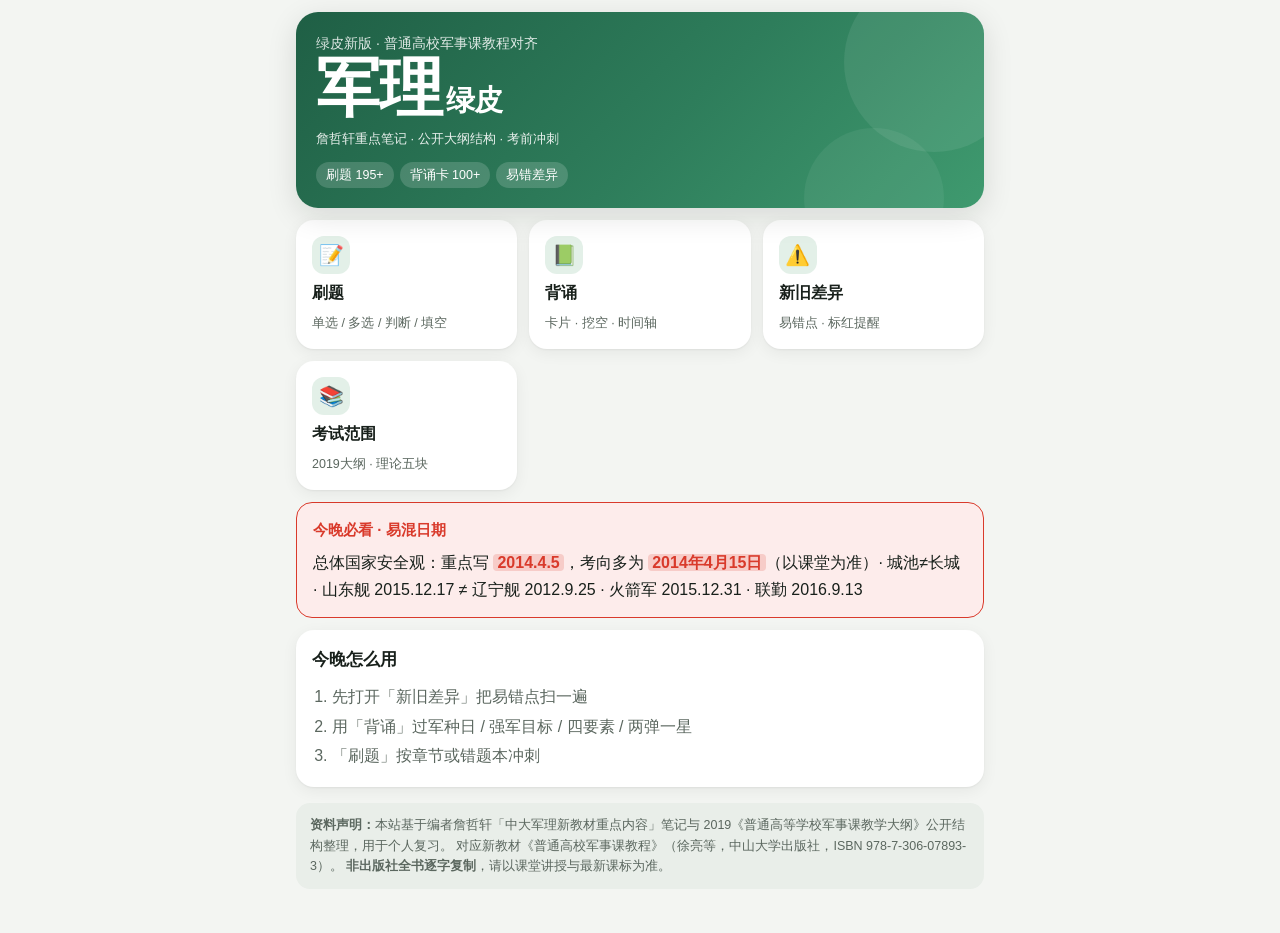
==== index.html @ f226bd4f "Initial: 军理绿皮新版 study site (quiz/memo/diff) Hub + 195 quiz items + memorization cards/clozes +易错差异 p" ====
<!DOCTYPE html>
<html lang="zh-CN">
<head>
<meta charset="utf-8">
<meta name="viewport" content="width=device-width,initial-scale=1,viewport-fit=cover">
<meta name="theme-color" content="#1f5f45">
<meta name="apple-mobile-web-app-capable" content="yes">
<meta name="mobile-web-app-capable" content="yes">
<meta name="apple-mobile-web-app-title" content="军理绿皮">
<meta name="description" content="中大军理绿皮新版 · 刷题 / 背诵 / 新旧差异 · 考试冲刺">
<title>军理绿皮新版 · 备考枢纽</title>
<link rel="icon" href="icon.svg" type="image/svg+xml">
<link rel="apple-touch-icon" href="icon-180.png">
<link rel="manifest" href="manifest.json">
<link rel="stylesheet" href="style.css">
</head>
<body>
<div id="app">
  <main class="view no-tab">
    <div class="hero">
      <div class="lbl">绿皮新版 · 普通高校军事课教程对齐</div>
      <div class="big">军理<span style="font-size:.45em;font-weight:700;margin-left:4px">绿皮</span></div>
      <div class="meta">詹哲轩重点笔记 · 公开大纲结构 · 考前冲刺</div>
      <div class="fmt">
        <span>刷题 195+</span>
        <span>背诵卡 100+</span>
        <span>易错差异</span>
      </div>
    </div>

    <div class="tiles">
      <a class="tile" href="quiz.html">
        <div class="ico">📝</div>
        <b>刷题</b>
        <span>单选 / 多选 / 判断 / 填空</span>
      </a>
      <a class="tile" href="memo.html">
        <div class="ico">📗</div>
        <b>背诵</b>
        <span>卡片 · 挖空 · 时间轴</span>
      </a>
      <a class="tile" href="diff.html">
        <div class="ico">⚠️</div>
        <b>新旧差异</b>
        <span>易错点 · 标红提醒</span>
      </a>
      <a class="tile" href="diff.html#outline">
        <div class="ico">📚</div>
        <b>考试范围</b>
        <span>2019大纲 · 理论五块</span>
      </a>
    </div>

    <div class="warn-box">
      <div class="ttl">今晚必看 · 易混日期</div>
      总体国家安全观：重点写 <span class="diff-red">2014.4.5</span>，考向多为 <span class="diff-red">2014年4月15日</span>（以课堂为准）·
      城池≠长城 · 山东舰 2015.12.17 ≠ 辽宁舰 2012.9.25 ·
      火箭军 2015.12.31 · 联勤 2016.9.13
    </div>

    <div class="card">
      <h2>今晚怎么用</h2>
      <ol style="margin:0;padding-left:20px;line-height:1.85;color:var(--sub)">
        <li>先打开「新旧差异」把易错点扫一遍</li>
        <li>用「背诵」过军种日 / 强军目标 / 四要素 / 两弹一星</li>
        <li>「刷题」按章节或错题本冲刺</li>
      </ol>
    </div>

    <div class="disclaimer">
      <b>资料声明：</b>本站基于编者詹哲轩「中大军理新教材重点内容」笔记与 2019《普通高等学校军事课教学大纲》公开结构整理，用于个人复习。
      对应新教材《普通高校军事课教程》（徐亮等，中山大学出版社，ISBN 978-7-306-07893-3）。
      <b>非出版社全书逐字复制</b>，请以课堂讲授与最新课标为准。
    </div>
  </main>
</div>
</body>
</html>
---- style.css ----
:root{
  --bg:#f3f5f2;--bg2:#e9eee9;--card:#ffffff;--text:#18201b;--sub:#5b675f;--muted:#8a958d;--line:#e2e7e2;
  --pri:#1f5f45;--pri2:#2e7d5b;--pri-soft:#e3f0e8;--acc:#c0392b;--acc-soft:#fbe9e7;--gold:#b7791f;--gold-soft:#fdf3dc;
  --ok:#1e8e4e;--ok-soft:#e2f5ea;--bad:#d93a2b;--bad-soft:#fdeceb;
  --kb:#b4442f;--kb-bg:rgba(192,57,43,.07);--ku:#7a2bb4;--ku-bg:rgba(122,43,180,.08);
  --shadow:0 1px 2px rgba(16,24,20,.05),0 4px 16px rgba(16,24,20,.06);--shadow2:0 8px 30px rgba(16,24,20,.12);
  --r:18px;--tab:64px;--safe-b:env(safe-area-inset-bottom,0px);--safe-t:env(safe-area-inset-top,0px);
  color-scheme:light;
}
@media (prefers-color-scheme:dark){:root:not([data-theme=light]){
  --bg:#0f1512;--bg2:#151d19;--card:#18211c;--text:#e7ede9;--sub:#a5b2aa;--muted:#76837b;--line:#26322b;
  --pri:#5cc59a;--pri2:#7fd6b0;--pri-soft:#1c3529;--acc:#ff7a6b;--acc-soft:#3a1f1c;--gold:#f0b54a;--gold-soft:#3a2e17;
  --ok:#4fd18b;--ok-soft:#173226;--bad:#ff6b5e;--bad-soft:#3a1d1a;--kb:#ff9b85;--kb-bg:rgba(255,122,107,.10);--ku:#d6a4ff;--ku-bg:rgba(190,130,255,.12);
  --shadow:0 1px 2px rgba(0,0,0,.3),0 4px 16px rgba(0,0,0,.25);--shadow2:0 8px 30px rgba(0,0,0,.45);color-scheme:dark}}
:root[data-theme=dark]{
  --bg:#0f1512;--bg2:#151d19;--card:#18211c;--text:#e7ede9;--sub:#a5b2aa;--muted:#76837b;--line:#26322b;
  --pri:#5cc59a;--pri2:#7fd6b0;--pri-soft:#1c3529;--acc:#ff7a6b;--acc-soft:#3a1f1c;--gold:#f0b54a;--gold-soft:#3a2e17;
  --ok:#4fd18b;--ok-soft:#173226;--bad:#ff6b5e;--bad-soft:#3a1d1a;--kb:#ff9b85;--kb-bg:rgba(255,122,107,.10);--ku:#d6a4ff;--ku-bg:rgba(190,130,255,.12);
  --shadow:0 1px 2px rgba(0,0,0,.3),0 4px 16px rgba(0,0,0,.25);--shadow2:0 8px 30px rgba(0,0,0,.45);color-scheme:dark}
*{box-sizing:border-box;-webkit-tap-highlight-color:transparent}
html{-webkit-text-size-adjust:100%;text-size-adjust:100%}
body{margin:0;background:var(--bg);color:var(--text);font:16px/1.65 -apple-system,BlinkMacSystemFont,"PingFang SC","Hiragino Sans GB","Microsoft YaHei","Noto Sans SC","Source Han Sans SC","Helvetica Neue",Arial,sans-serif;-webkit-font-smoothing:antialiased;overscroll-behavior-y:none}
button,input,textarea,select{font:inherit;color:inherit}
a{color:var(--pri);text-decoration:none}
.view{max-width:720px;margin:0 auto;padding:calc(12px + var(--safe-t)) 16px calc(var(--tab) + var(--safe-b) + 28px);min-height:100vh;animation:fade .28s ease}
@keyframes fade{from{opacity:0;transform:translateY(6px)}to{opacity:1;transform:none}}
@keyframes pop{0%{transform:scale(.96)}60%{transform:scale(1.02)}100%{transform:scale(1)}}
@keyframes shake{0%,100%{transform:none}20%{transform:translateX(-6px)}40%{transform:translateX(6px)}60%{transform:translateX(-4px)}80%{transform:translateX(4px)}}
/* top bar */
.top{display:flex;align-items:center;gap:10px;min-height:52px;margin-bottom:6px;position:sticky;top:0;z-index:5;background:var(--bg);padding-top:var(--safe-t);margin-top:calc(-1 * var(--safe-t))}
.top h1{font-size:22px;margin:0;flex:1;letter-spacing:.5px;font-weight:700;white-space:nowrap;overflow:hidden;text-overflow:ellipsis}
.top .sub{font-size:13px;color:var(--sub);font-weight:400}
.iconbtn{width:44px;height:44px;border-radius:14px;border:none;background:var(--card);box-shadow:var(--shadow);display:grid;place-items:center;cursor:pointer;flex:none}
.iconbtn svg{width:22px;height:22px;stroke:var(--text);fill:none;stroke-width:2;stroke-linecap:round;stroke-linejoin:round}
.iconbtn:active{transform:scale(.94)}
/* cards */
.card{background:var(--card);border-radius:var(--r);box-shadow:var(--shadow);padding:16px;margin:12px 0}
.card h2{font-size:17px;margin:0 0 8px}
.card h3{font-size:15px;margin:0 0 6px;color:var(--sub);font-weight:600}
.hero{background:linear-gradient(135deg,#1f5f45 0%,#2e7d5b 55%,#3f9a6f 100%);color:#fff;border-radius:22px;padding:20px;position:relative;overflow:hidden;box-shadow:var(--shadow2)}
:root[data-theme=dark] .hero{background:linear-gradient(135deg,#17402f 0%,#1f5f45 60%,#2a7556 100%)}
@media (prefers-color-scheme:dark){:root:not([data-theme=light]) .hero{background:linear-gradient(135deg,#17402f 0%,#1f5f45 60%,#2a7556 100%)}}
.hero:after{content:"";position:absolute;right:-40px;top:-40px;width:180px;height:180px;border-radius:50%;background:rgba(255,255,255,.08)}
.hero:before{content:"";position:absolute;right:40px;bottom:-60px;width:140px;height:140px;border-radius:50%;background:rgba(255,255,255,.06)}
.hero .lbl{opacity:.85;font-size:14px}
.hero .big{font-size:56px;font-weight:800;line-height:1.05;letter-spacing:-1px;font-variant-numeric:tabular-nums}
.hero .big small{font-size:18px;font-weight:600;margin-left:6px;letter-spacing:0}
.hero .meta{font-size:13px;opacity:.9;margin-top:6px}
.hero .fmt{display:flex;gap:6px;flex-wrap:wrap;margin-top:12px;position:relative;z-index:1}
.hero .fmt span{background:rgba(255,255,255,.16);border-radius:999px;padding:3px 10px;font-size:12.5px}
.grid2{display:grid;grid-template-columns:1fr 1fr;gap:12px}
.grid3{display:grid;grid-template-columns:repeat(3,1fr);gap:10px}
.stat{background:var(--card);border-radius:16px;box-shadow:var(--shadow);padding:14px;display:flex;flex-direction:column;gap:2px}
.stat .n{font-size:26px;font-weight:800;font-variant-numeric:tabular-nums;line-height:1.2}
.stat .n small{font-size:13px;color:var(--sub);font-weight:500}
.stat .t{font-size:13px;color:var(--sub)}
.bar{height:8px;border-radius:99px;background:var(--bg2);overflow:hidden;margin-top:8px}
.bar>i{display:block;height:100%;border-radius:99px;background:linear-gradient(90deg,var(--pri),var(--pri2));transition:width .6s cubic-bezier(.2,.8,.2,1)}
.bar.red>i{background:linear-gradient(90deg,var(--acc),#e67e22)}
.tiles{display:grid;grid-template-columns:repeat(2,1fr);gap:12px;margin:12px 0}
.tile{background:var(--card);border-radius:18px;box-shadow:var(--shadow);padding:16px;display:flex;flex-direction:column;gap:6px;min-height:96px;color:var(--text);border:none;text-align:left;cursor:pointer;transition:transform .15s}
.tile:active{transform:scale(.97)}
.tile .ico{width:38px;height:38px;border-radius:12px;display:grid;place-items:center;font-size:20px;background:var(--pri-soft)}
.tile b{font-size:16px}.tile span{font-size:12.5px;color:var(--sub)}
.badge{display:inline-block;min-width:20px;padding:0 7px;height:20px;line-height:20px;border-radius:99px;background:var(--acc);color:#fff;font-size:12px;text-align:center;font-weight:700}
/* buttons */
.btn{display:inline-flex;align-items:center;justify-content:center;gap:6px;min-height:50px;padding:0 20px;border-radius:15px;border:none;background:var(--pri);color:#fff;font-weight:650;font-size:16px;cursor:pointer;transition:transform .12s,opacity .2s;box-shadow:0 4px 14px rgba(31,95,69,.25)}
:root[data-theme=dark] .btn{color:#0b1410}
@media (prefers-color-scheme:dark){:root:not([data-theme=light]) .btn{color:#0b1410}}
.btn:active{transform:scale(.97)}
.btn.block{width:100%}
.btn.ghost{background:var(--card);color:var(--text);box-shadow:var(--shadow)}
.btn.soft{background:var(--pri-soft);color:var(--pri);box-shadow:none}
.btn.red{background:var(--bad);color:#fff;box-shadow:0 4px 14px rgba(217,58,43,.25)}
.btn.green{background:var(--ok);color:#fff}
.btn[disabled]{opacity:.45;pointer-events:none}
.row{display:flex;gap:10px;align-items:center}.row>.btn{flex:1}
.chips{display:flex;gap:8px;flex-wrap:wrap}
.chip{min-height:40px;padding:0 14px;border-radius:999px;border:1.5px solid var(--line);background:var(--card);font-size:14.5px;cursor:pointer;transition:all .15s;display:inline-flex;align-items:center;gap:4px}
.chip.on{background:var(--pri);border-color:var(--pri);color:#fff}
:root[data-theme=dark] .chip.on{color:#0b1410}
@media (prefers-color-scheme:dark){:root:not([data-theme=light]) .chip.on{color:#0b1410}}
.seg{display:flex;background:var(--bg2);border-radius:14px;padding:4px;gap:4px}
.seg button{flex:1;min-height:40px;border:none;background:transparent;border-radius:11px;font-size:14.5px;cursor:pointer;color:var(--sub)}
.seg button.on{background:var(--card);color:var(--text);font-weight:650;box-shadow:var(--shadow)}
.label{font-size:13px;color:var(--sub);margin:14px 2px 8px;font-weight:600;letter-spacing:.3px}
/* list */
.list{background:var(--card);border-radius:var(--r);box-shadow:var(--shadow);overflow:hidden;margin:12px 0}
.li{display:flex;align-items:center;gap:12px;padding:14px 16px;min-height:56px;border-bottom:1px solid var(--line);color:var(--text);cursor:pointer;background:none;border-left:none;border-right:none;border-top:none;width:100%;text-align:left}
.li:last-child{border-bottom:none}
.li:active{background:var(--bg2)}
.li .main{flex:1;min-width:0}.li .main b{display:block;font-weight:600;font-size:15.5px}.li .main span{font-size:12.5px;color:var(--sub)}
.li .arr{color:var(--muted);font-size:20px}
.num{width:34px;height:34px;flex:none;border-radius:11px;background:var(--pri-soft);color:var(--pri);display:grid;place-items:center;font-weight:800;font-size:14px}
.ring{--p:0;width:42px;height:42px;border-radius:50%;background:conic-gradient(var(--pri) calc(var(--p)*1%),var(--bg2) 0);display:grid;place-items:center;flex:none}
.ring:after{content:attr(data-v);width:32px;height:32px;border-radius:50%;background:var(--card);display:grid;place-items:center;font-size:11px;font-weight:700;color:var(--sub)}
/* knowledge */
.search{position:relative;margin:4px 0 10px}
.search input{width:100%;height:48px;border-radius:15px;border:1.5px solid var(--line);background:var(--card);padding:0 44px 0 42px;font-size:16px;outline:none;transition:border .2s}
.search input:focus{border-color:var(--pri)}
.search svg{position:absolute;left:13px;top:13px;width:22px;height:22px;stroke:var(--muted);fill:none;stroke-width:2}
.search .x{position:absolute;right:6px;top:4px;width:40px;height:40px;border:none;background:none;font-size:20px;color:var(--muted);cursor:pointer}
.legend{display:flex;gap:10px;flex-wrap:wrap;font-size:12.5px;color:var(--sub);margin:4px 2px 8px}
.legend i{font-style:normal;padding:1px 6px;border-radius:6px}
.doc{background:var(--card);border-radius:var(--r);box-shadow:var(--shadow);padding:18px 16px;margin:10px 0;font-size:16.5px;line-height:1.85}
.doc h3{font-size:17.5px;margin:22px 0 8px;color:var(--pri);padding-left:10px;border-left:4px solid var(--pri);line-height:1.4}
.doc h3:first-child{margin-top:0}
.doc h4{font-size:16px;margin:16px 0 6px;color:var(--text)}
.doc p{margin:6px 0;word-break:break-word}
.doc p.k0{color:var(--sub)}
b.kb{color:var(--kb);background:var(--kb-bg);font-weight:700;border-radius:4px;padding:0 2px;-webkit-box-decoration-break:clone;box-decoration-break:clone}
b.ku{color:var(--ku);background:var(--ku-bg);font-weight:700;text-decoration:underline;text-decoration-thickness:2px;text-underline-offset:3px;border-radius:4px;padding:0 2px;-webkit-box-decoration-break:clone;box-decoration-break:clone}
.doc.only-key p.k0,.doc.only-key p.k0+p.k0{display:none}
mark{background:#ffe066;color:#000;border-radius:3px;padding:0 1px}
.flash{animation:flashbg 1.6s ease}
@keyframes flashbg{0%,40%{background:var(--gold-soft)}100%{background:transparent}}
.secnav{display:flex;gap:10px;margin:14px 0}
.secnav .btn{flex:1;font-size:14px;min-height:48px;padding:0 10px}
.res{padding:12px 16px;border-bottom:1px solid var(--line);cursor:pointer}
.res:last-child{border-bottom:none}
.res .where{font-size:12px;color:var(--pri);font-weight:600;margin-bottom:2px}
.res .txt{font-size:14.5px;line-height:1.6}
.note{font-size:13px;color:var(--sub);background:var(--gold-soft);border-radius:14px;padding:12px 14px;margin:12px 0;line-height:1.6}
.note b{color:var(--gold)}
/* flashcards */
.fc-wrap{perspective:1400px;margin:14px 0}
.fc{position:relative;width:100%;min-height:330px;transform-style:preserve-3d;transition:transform .55s cubic-bezier(.3,.9,.3,1);cursor:pointer}
.fc.flip{transform:rotateY(180deg)}
.fc .face{position:absolute;inset:0;backface-visibility:hidden;-webkit-backface-visibility:hidden;border-radius:24px;background:var(--card);box-shadow:var(--shadow2);padding:24px 22px;display:flex;flex-direction:column;justify-content:center;overflow:auto}
.fc .back{transform:rotateY(180deg);background:linear-gradient(160deg,var(--card),var(--pri-soft))}
.fc .tag{position:absolute;top:14px;left:18px;font-size:12px;color:var(--muted);font-weight:600}
.fc .hint{position:absolute;bottom:12px;left:0;right:0;text-align:center;font-size:12px;color:var(--muted)}
.fc .front .q{font-size:23px;font-weight:750;text-align:center;line-height:1.45}
.fc .back .a{font-size:17px;line-height:1.75}
.fc .back .a.date{font-size:30px;font-weight:800;text-align:center;color:var(--pri)}
.fc-btns{display:grid;grid-template-columns:1fr 1fr;gap:12px}
.fc-btns .btn{min-height:56px;font-size:17px}
.fc-meta{display:flex;justify-content:space-between;font-size:13px;color:var(--sub);margin:0 4px}
.fc-state{display:inline-block;font-size:12px;padding:1px 8px;border-radius:99px;margin-left:6px}
.fc-state.k{background:var(--ok-soft);color:var(--ok)}.fc-state.u{background:var(--bad-soft);color:var(--bad)}
/* timeline */
.tl{position:relative;margin:8px 0 8px 6px;padding-left:22px}
.tl:before{content:"";position:absolute;left:6px;top:6px;bottom:6px;width:2px;background:linear-gradient(var(--pri),var(--pri2));border-radius:2px;opacity:.5}
.tl-g{font-weight:750;color:var(--pri);margin:18px 0 6px -22px;padding-left:0;font-size:15px;display:flex;align-items:center;gap:8px}
.tl-g:before{content:"";width:14px;height:14px;border-radius:50%;background:var(--pri);box-shadow:0 0 0 4px var(--pri-soft)}
.tl-i{position:relative;background:var(--card);border-radius:14px;box-shadow:var(--shadow);padding:10px 14px;margin:8px 0}
.tl-i:before{content:"";position:absolute;left:-20px;top:17px;width:10px;height:10px;border-radius:50%;background:var(--card);border:2px solid var(--pri)}
.tl-i .d{font-weight:800;font-variant-numeric:tabular-nums;color:var(--text);font-size:15px}
.tl-i .e{font-size:14.5px;color:var(--sub)}
.tl.hide .d{filter:blur(6px);transition:filter .2s}
.tl.hide .tl-i.show .d{filter:none}
/* quiz */
.qhead{display:flex;align-items:center;gap:10px;margin-bottom:8px}
.qhead .prog{flex:1}
.qhead .cnt{font-size:13px;color:var(--sub);font-variant-numeric:tabular-nums;white-space:nowrap}
.qcard{background:var(--card);border-radius:22px;box-shadow:var(--shadow);padding:18px;margin:10px 0;animation:fade .25s ease}
.qtype{display:inline-flex;gap:6px;align-items:center;font-size:12.5px;font-weight:700;color:var(--pri);background:var(--pri-soft);border-radius:8px;padding:2px 9px}
.qtype.m{color:var(--gold);background:var(--gold-soft)}.qtype.t{color:#2b6cb0;background:rgba(43,108,176,.12)}.qtype.f{color:var(--ku);background:var(--ku-bg)}
.qsec{font-size:12px;color:var(--muted);margin-left:6px}
.qtext{font-size:18.5px;font-weight:650;line-height:1.6;margin:12px 0 14px}
.opts{display:flex;flex-direction:column;gap:10px}
.opt{display:flex;align-items:flex-start;gap:12px;width:100%;min-height:54px;padding:13px 14px;border-radius:16px;border:1.5px solid var(--line);background:var(--card);text-align:left;font-size:16px;line-height:1.55;cursor:pointer;transition:border-color .15s,background .15s,transform .1s}
.opt:active{transform:scale(.985)}
.opt .k{flex:none;width:28px;height:28px;border-radius:9px;background:var(--bg2);display:grid;place-items:center;font-weight:800;font-size:14px;color:var(--sub);margin-top:-1px}
.opt.sel{border-color:var(--pri);background:var(--pri-soft)}.opt.sel .k{background:var(--pri);color:#fff}
.opt.ok{border-color:var(--ok);background:var(--ok-soft)}.opt.ok .k{background:var(--ok);color:#fff}
.opt.bad{border-color:var(--bad);background:var(--bad-soft);animation:shake .35s}.opt.bad .k{background:var(--bad);color:#fff}
.opt.miss{border-color:var(--ok);border-style:dashed}
.opts.done .opt{cursor:default}
.tf{display:grid;grid-template-columns:1fr 1fr;gap:12px}
.tf .opt{justify-content:center;font-size:18px;font-weight:700;min-height:64px;align-items:center}
.fill{display:flex;flex-direction:column;gap:10px}
.fill input{height:52px;border-radius:14px;border:1.5px solid var(--line);background:var(--card);padding:0 14px;font-size:17px;outline:none}
.fill input:focus{border-color:var(--pri)}
.fill input.ok{border-color:var(--ok);background:var(--ok-soft)}.fill input.bad{border-color:var(--bad);background:var(--bad-soft)}
.blank{display:inline-block;min-width:3.2em;border-bottom:2px solid var(--pri);margin:0 3px;text-align:center;color:var(--pri)}
.fb{border-radius:16px;padding:14px;margin-top:14px;animation:pop .3s ease;font-size:15px;line-height:1.7}
.fb.ok{background:var(--ok-soft)}.fb.bad{background:var(--bad-soft)}
.fb .h{font-weight:800;font-size:16px;margin-bottom:4px}
.fb.ok .h{color:var(--ok)}.fb.bad .h{color:var(--bad)}
.fb .src{font-size:12.5px;color:var(--sub);margin-top:6px}
.qfoot{position:sticky;bottom:calc(var(--tab) + var(--safe-b) + 10px);display:flex;gap:10px;margin-top:12px;z-index:4}
.qfoot .btn{flex:1;min-height:54px}
.star{background:none;border:none;font-size:22px;cursor:pointer;color:var(--muted);width:44px;height:44px}
.star.on{color:var(--gold)}
.summary{text-align:center;padding:26px 16px}
.summary .score{font-size:64px;font-weight:850;color:var(--pri);line-height:1}
.summary .score small{font-size:22px;color:var(--sub)}
/* exam */
.timer{font-variant-numeric:tabular-nums;font-weight:800;font-size:17px;padding:6px 12px;border-radius:12px;background:var(--card);box-shadow:var(--shadow)}
.timer.warn{color:var(--bad);animation:pop 1s infinite}
.sheet{display:grid;grid-template-columns:repeat(auto-fill,minmax(44px,1fr));gap:8px}
.sheet button{height:44px;border-radius:12px;border:1.5px solid var(--line);background:var(--card);font-weight:700;cursor:pointer;font-variant-numeric:tabular-nums}
.sheet button.done{background:var(--pri-soft);border-color:var(--pri);color:var(--pri)}
.sheet button.cur{outline:2.5px solid var(--gold);outline-offset:1px}
.sheet button.ok{background:var(--ok-soft);border-color:var(--ok);color:var(--ok)}
.sheet button.bad{background:var(--bad-soft);border-color:var(--bad);color:var(--bad)}
.subj-q{font-size:17.5px;font-weight:700;line-height:1.6}
.subj-a{margin-top:12px;border-radius:16px;background:var(--pri-soft);padding:14px 16px;animation:pop .3s}
.subj-a ol{margin:0;padding-left:20px}.subj-a li{margin:6px 0;line-height:1.7}
textarea{width:100%;min-height:120px;border-radius:14px;border:1.5px solid var(--line);background:var(--card);padding:12px;font-size:16px;line-height:1.6;outline:none;resize:vertical;margin-top:10px}
textarea:focus{border-color:var(--pri)}
/* stats */
.hbar{display:flex;align-items:center;gap:10px;margin:10px 0;font-size:14px}
.hbar .nm{width:92px;flex:none;color:var(--sub);white-space:nowrap;overflow:hidden;text-overflow:ellipsis}
.hbar .bar{flex:1;margin:0;height:10px}
.hbar .v{width:62px;text-align:right;font-variant-numeric:tabular-nums;font-weight:650;flex:none}
.week{display:flex;align-items:flex-end;gap:8px;height:120px;padding-top:10px}
.week div{flex:1;display:flex;flex-direction:column;align-items:center;gap:4px;height:100%;justify-content:flex-end}
.week i{display:block;width:100%;max-width:30px;border-radius:8px 8px 4px 4px;background:linear-gradient(var(--pri2),var(--pri));min-height:3px;transition:height .6s}
.week span{font-size:11px;color:var(--muted)}.week em{font-style:normal;font-size:11px;color:var(--sub);font-weight:700}
.empty{text-align:center;color:var(--sub);padding:40px 20px}
.empty .e{font-size:48px;margin-bottom:6px}
/* tabbar */
.tabbar{position:fixed;left:0;right:0;bottom:0;z-index:20;display:flex;justify-content:space-around;background:color-mix(in srgb,var(--card) 86%,transparent);backdrop-filter:saturate(1.8) blur(18px);-webkit-backdrop-filter:saturate(1.8) blur(18px);border-top:1px solid var(--line);padding-bottom:var(--safe-b);height:calc(var(--tab) + var(--safe-b))}
@supports not (background:color-mix(in srgb,red 50%,blue)){.tabbar{background:var(--card)}}
.tabbar a{flex:1;display:flex;flex-direction:column;align-items:center;justify-content:center;gap:2px;color:var(--muted);font-size:11.5px;font-weight:600;transition:color .2s;max-width:140px}
.tabbar svg{width:26px;height:26px;fill:none;stroke:currentColor;stroke-width:1.9;stroke-linecap:round;stroke-linejoin:round;transition:transform .25s}
.tabbar a.on{color:var(--pri)}
.tabbar a.on svg{transform:translateY(-2px) scale(1.08);fill:var(--pri-soft)}
.toast{position:fixed;left:50%;bottom:calc(var(--tab) + var(--safe-b) + 18px);transform:translateX(-50%) translateY(20px);background:rgba(20,28,24,.92);color:#fff;padding:10px 18px;border-radius:14px;font-size:14.5px;opacity:0;pointer-events:none;transition:all .3s;z-index:50;max-width:86vw;text-align:center}
.toast.show{opacity:1;transform:translateX(-50%) translateY(0)}
.modal-bg{position:fixed;inset:0;background:rgba(0,0,0,.4);z-index:40;display:flex;align-items:flex-end;justify-content:center;animation:fade .2s}
.modal{background:var(--bg);width:100%;max-width:720px;border-radius:24px 24px 0 0;padding:18px 16px calc(18px + var(--safe-b));max-height:82vh;overflow:auto;animation:up .3s cubic-bezier(.2,.9,.3,1)}
@keyframes up{from{transform:translateY(100%)}to{transform:none}}
.modal h2{margin:0 0 10px;font-size:18px}
.small{font-size:12.5px;color:var(--sub)}
.center{text-align:center}
.mt{margin-top:12px}.mb{margin-bottom:12px}
hr{border:none;border-top:1px solid var(--line);margin:14px 0}
@media (min-width:600px){.tiles{grid-template-columns:repeat(3,1fr)}.hero .big{font-size:64px}}
@media (prefers-reduced-motion:reduce){*{animation:none!important;transition:none!important}}

/* lvpi hub extras */
.hub-nav{position:sticky;top:0;z-index:10;display:flex;gap:4px;padding:8px 0;background:var(--bg);margin:0 -4px 8px;overflow-x:auto}
.hub-nav a{flex:none;padding:8px 14px;border-radius:999px;font-size:13.5px;font-weight:650;color:var(--sub);background:var(--card);box-shadow:var(--shadow)}
.hub-nav a.on,.hub-nav a:active{background:var(--pri);color:#fff}
:root[data-theme=dark] .hub-nav a.on{color:#0b1410}
@media (prefers-color-scheme:dark){:root:not([data-theme=light]) .hub-nav a.on{color:#0b1410}}
.warn-box{background:var(--bad-soft);border:1.5px solid var(--bad);border-radius:16px;padding:14px 16px;margin:12px 0;line-height:1.7}
.warn-box .ttl{font-weight:800;color:var(--bad);margin-bottom:6px;font-size:15px}
.warn-box mark,.diff-red{background:rgba(217,58,43,.18);color:var(--bad);font-weight:700;padding:0 4px;border-radius:4px}
.diff-item{background:var(--card);border-radius:16px;box-shadow:var(--shadow);padding:14px 16px;margin:10px 0;border-left:4px solid var(--bad)}
.diff-item.ok{border-left-color:var(--ok)}
.diff-item.info{border-left-color:var(--pri)}
.diff-item h3{margin:0 0 6px;font-size:15.5px}
.diff-item .wrong{color:var(--bad);text-decoration:line-through;opacity:.85}
.diff-item .right{color:var(--ok);font-weight:700}
.disclaimer{font-size:12.5px;color:var(--sub);background:var(--bg2);border-radius:14px;padding:12px 14px;margin:16px 0;line-height:1.65}
.view.no-tab{padding-bottom:calc(28px + var(--safe-b))}
.mode-seg{margin:10px 0}
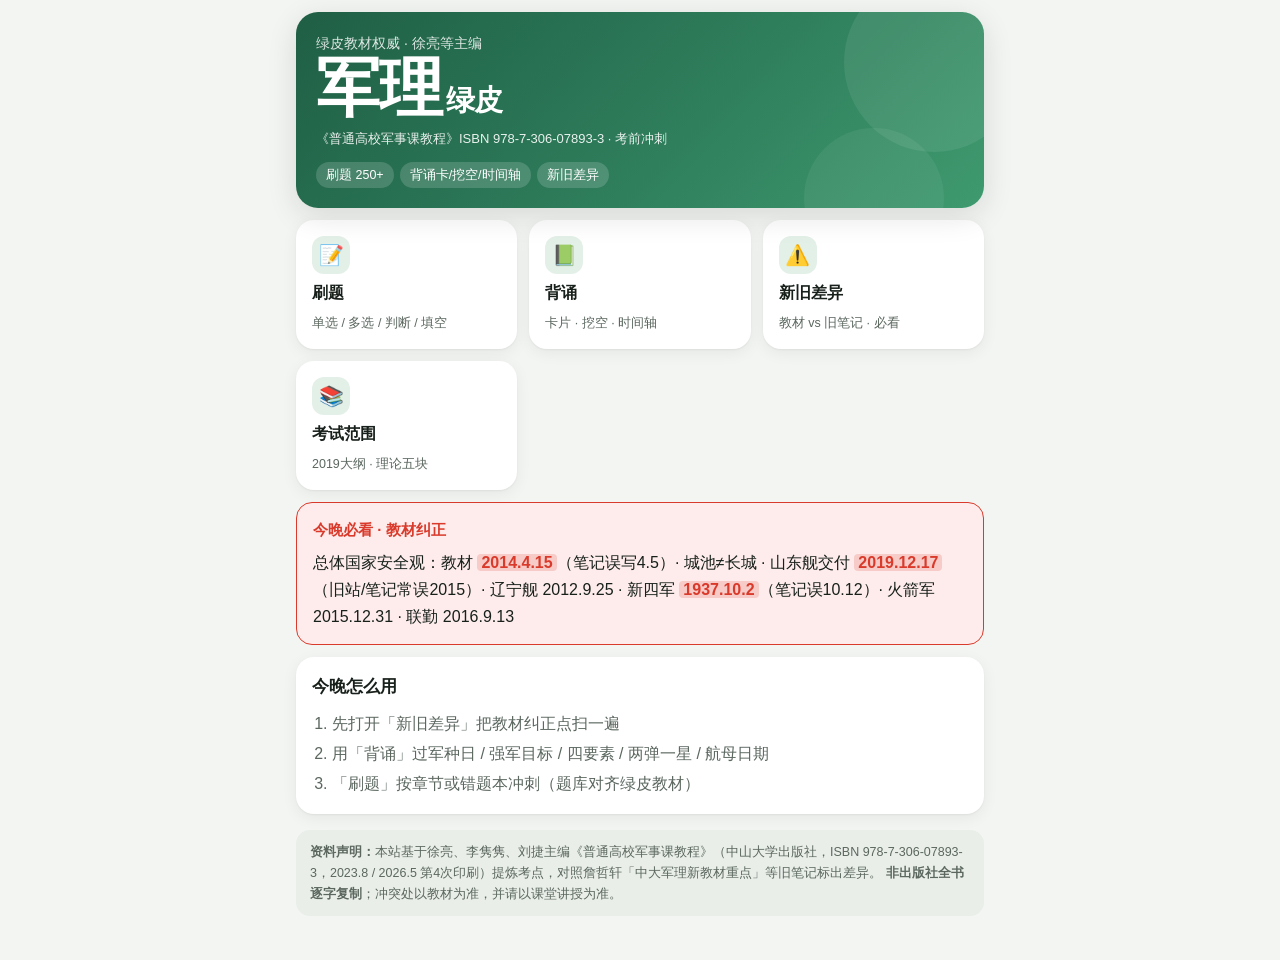
==== commit e696a718: "Rebuild from 徐亮绿皮教材：254题+背诵+差异页纠正 - 题库/闪卡对齐 ISBN978-7-306-07893-3（非旧笔记） - 纠正山东舰2019.12.17、总体国安观4.15、" ====
--- a/index.html
+++ b/index.html
@@ -7,8 +7,8 @@
 <meta name="apple-mobile-web-app-capable" content="yes">
 <meta name="mobile-web-app-capable" content="yes">
 <meta name="apple-mobile-web-app-title" content="军理绿皮">
-<meta name="description" content="中大军理绿皮新版 · 刷题 / 背诵 / 新旧差异 · 考试冲刺">
-<title>军理绿皮新版 · 备考枢纽</title>
+<meta name="description" content="基于徐亮《普通高校军事课教程》ISBN978-7-306-07893-3 · 刷题/背诵/新旧差异">
+<title>军理绿皮 · 备考枢纽</title>
 <link rel="icon" href="icon.svg" type="image/svg+xml">
 <link rel="apple-touch-icon" href="icon-180.png">
 <link rel="manifest" href="manifest.json">
@@ -18,13 +18,13 @@
 <div id="app">
   <main class="view no-tab">
     <div class="hero">
-      <div class="lbl">绿皮新版 · 普通高校军事课教程对齐</div>
+      <div class="lbl">绿皮教材权威 · 徐亮等主编</div>
       <div class="big">军理<span style="font-size:.45em;font-weight:700;margin-left:4px">绿皮</span></div>
-      <div class="meta">詹哲轩重点笔记 · 公开大纲结构 · 考前冲刺</div>
+      <div class="meta">《普通高校军事课教程》ISBN 978-7-306-07893-3 · 考前冲刺</div>
       <div class="fmt">
-        <span>刷题 195+</span>
-        <span>背诵卡 100+</span>
-        <span>易错差异</span>
+        <span>刷题 250+</span>
+        <span>背诵卡/挖空/时间轴</span>
+        <span>新旧差异</span>
       </div>
     </div>
 
@@ -42,7 +42,7 @@
       <a class="tile" href="diff.html">
         <div class="ico">⚠️</div>
         <b>新旧差异</b>
-        <span>易错点 · 标红提醒</span>
+        <span>教材 vs 旧笔记 · 必看</span>
       </a>
       <a class="tile" href="diff.html#outline">
         <div class="ico">📚</div>
@@ -52,25 +52,27 @@
     </div>
 
     <div class="warn-box">
-      <div class="ttl">今晚必看 · 易混日期</div>
-      总体国家安全观：重点写 <span class="diff-red">2014.4.5</span>，考向多为 <span class="diff-red">2014年4月15日</span>（以课堂为准）·
-      城池≠长城 · 山东舰 2015.12.17 ≠ 辽宁舰 2012.9.25 ·
+      <div class="ttl">今晚必看 · 教材纠正</div>
+      总体国家安全观：教材 <span class="diff-red">2014.4.15</span>（笔记误写4.5）·
+      城池≠长城 ·
+      山东舰交付 <span class="diff-red">2019.12.17</span>（旧站/笔记常误2015）·
+      辽宁舰 2012.9.25 ·
+      新四军 <span class="diff-red">1937.10.2</span>（笔记误10.12）·
       火箭军 2015.12.31 · 联勤 2016.9.13
     </div>
 
     <div class="card">
       <h2>今晚怎么用</h2>
       <ol style="margin:0;padding-left:20px;line-height:1.85;color:var(--sub)">
-        <li>先打开「新旧差异」把易错点扫一遍</li>
-        <li>用「背诵」过军种日 / 强军目标 / 四要素 / 两弹一星</li>
-        <li>「刷题」按章节或错题本冲刺</li>
+        <li>先打开「新旧差异」把教材纠正点扫一遍</li>
+        <li>用「背诵」过军种日 / 强军目标 / 四要素 / 两弹一星 / 航母日期</li>
+        <li>「刷题」按章节或错题本冲刺（题库对齐绿皮教材）</li>
       </ol>
     </div>
 
     <div class="disclaimer">
-      <b>资料声明：</b>本站基于编者詹哲轩「中大军理新教材重点内容」笔记与 2019《普通高等学校军事课教学大纲》公开结构整理，用于个人复习。
-      对应新教材《普通高校军事课教程》（徐亮等，中山大学出版社，ISBN 978-7-306-07893-3）。
-      <b>非出版社全书逐字复制</b>，请以课堂讲授与最新课标为准。
+      <b>资料声明：</b>本站基于徐亮、李隽隽、刘捷主编《普通高校军事课教程》（中山大学出版社，ISBN 978-7-306-07893-3，2023.8 / 2026.5 第4次印刷）提炼考点，对照詹哲轩「中大军理新教材重点」等旧笔记标出差异。
+      <b>非出版社全书逐字复制</b>；冲突处以教材为准，并请以课堂讲授为准。
     </div>
   </main>
 </div>
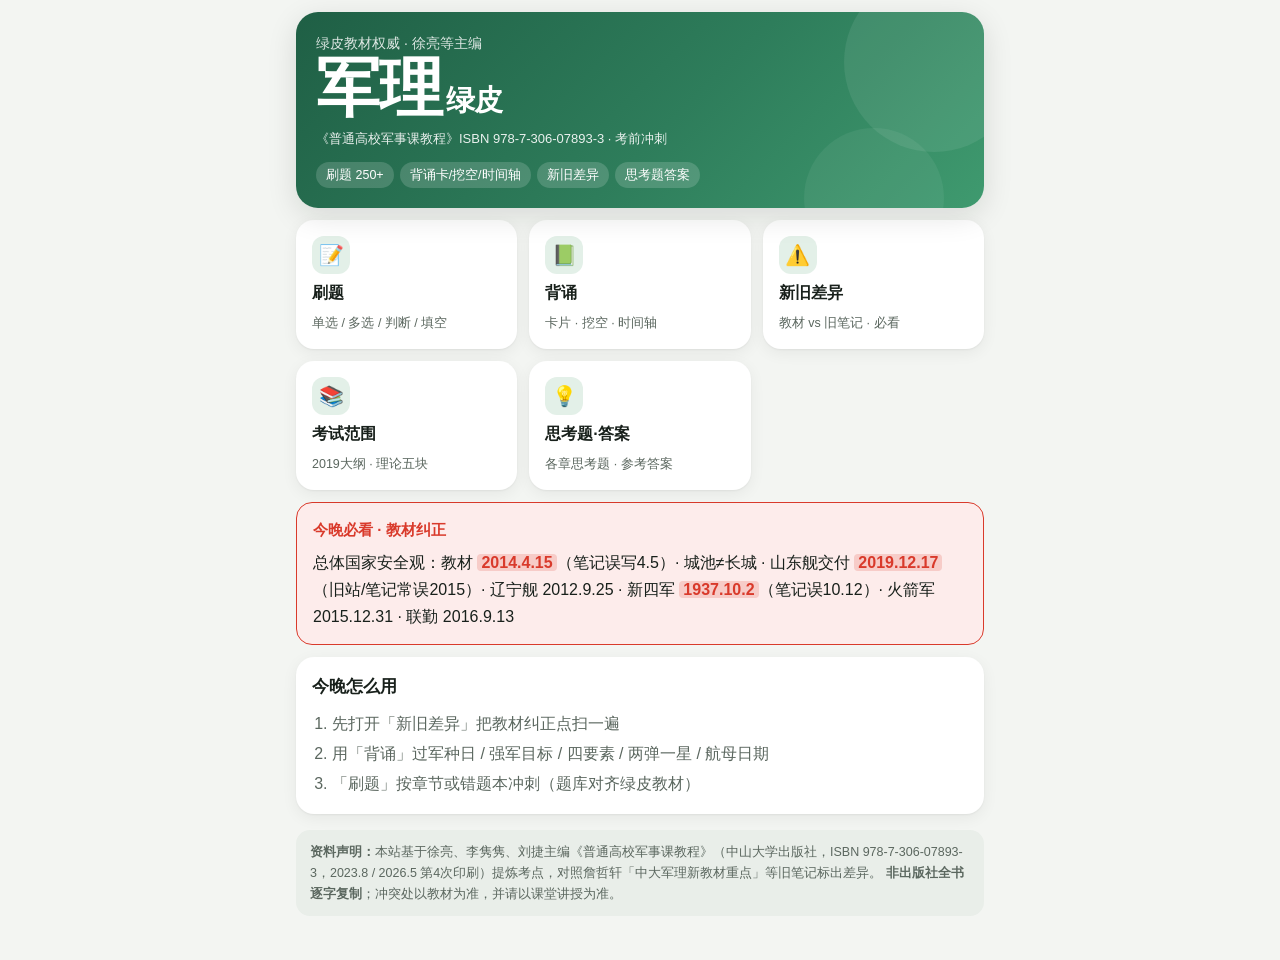
==== commit 02d39a71: "Hub: add 思考题·答案 card linking to junli-sikao" ====
--- a/index.html
+++ b/index.html
@@ -25,6 +25,7 @@
         <span>刷题 250+</span>
         <span>背诵卡/挖空/时间轴</span>
         <span>新旧差异</span>
+        <span>思考题答案</span>
       </div>
     </div>
 
@@ -48,6 +49,11 @@
         <div class="ico">📚</div>
         <b>考试范围</b>
         <span>2019大纲 · 理论五块</span>
+      </a>
+      <a class="tile" href="https://xiezhihao891-arch.github.io/junli-sikao/">
+        <div class="ico">💡</div>
+        <b>思考题·答案</b>
+        <span>各章思考题 · 参考答案</span>
       </a>
     </div>
 
